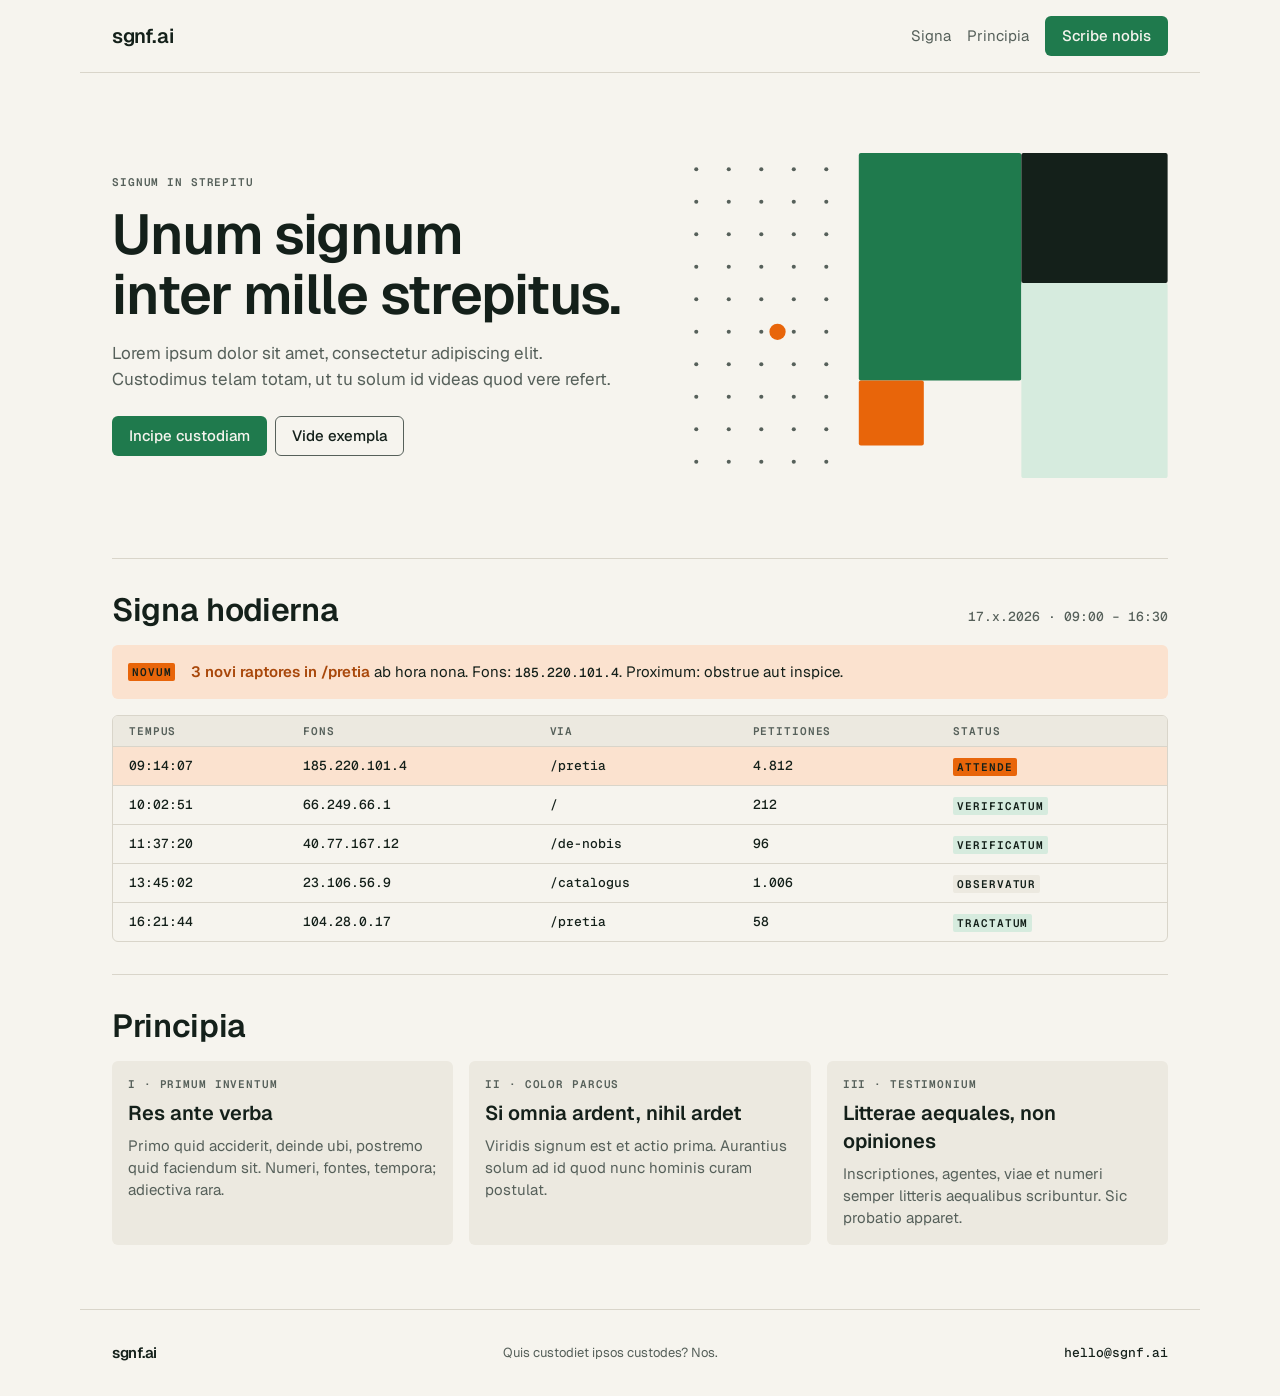
==== public/index.html @ c9c75358 "Initial sgnf.ai showcase page and deploy pipeline Co-Authored-By: Claude Opus 5.5 <noreply@anthropic" ====
<!DOCTYPE html>
<html lang="la">
<head>
<meta charset="UTF-8">
<meta name="viewport" content="width=device-width, initial-scale=1.0">
<title>sgnf.ai</title>
<meta name="description" content="sgnf.ai. Signal in the noise.">
<meta property="og:title" content="sgnf.ai">
<meta property="og:description" content="Signal in the noise.">
<meta property="og:type" content="website">

<link rel="preconnect" href="https://fonts.googleapis.com">
<link rel="preconnect" href="https://fonts.gstatic.com" crossorigin>
<link href="https://fonts.googleapis.com/css2?family=Geist:wght@400;500;600&family=Geist+Mono:wght@500;600&display=swap" rel="stylesheet">

<link rel="stylesheet" href="./style.css">
<link rel="icon" type="image/svg+xml" href="./favicon.svg">
</head>
<body>

<header class="bar">
  <span class="wordmark">sgnf.ai</span>
  <nav class="bar__nav">
    <a href="#signa">Signa</a>
    <a href="#principia">Principia</a>
    <a href="mailto:hello@sgnf.ai" class="btn btn--primary">Scribe nobis</a>
  </nav>
</header>

<main>

<section class="hero">
  <div class="hero__text">
    <p class="label">Signum in strepitu</p>
    <h1 class="display">Unum signum<br>inter mille strepitus.</h1>
    <p class="lede">Lorem ipsum dolor sit amet, consectetur adipiscing elit. Custodimus telam totam, ut tu solum id videas quod vere refert.</p>
    <div class="hero__actions">
      <a href="mailto:hello@sgnf.ai" class="btn btn--primary">Incipe custodiam</a>
      <a href="#signa" class="btn btn--ghost">Vide exempla</a>
    </div>
  </div>
  <svg class="hero__art" viewBox="0 0 480 320" aria-hidden="true">
    <g class="noise" id="noise"></g>
    <circle class="pulse" cx="96" cy="176" r="8"/>
    <rect class="f-signal" x="176" y="0" width="160" height="224" rx="2"/>
    <rect class="f-alert" x="176" y="224" width="64" height="64" rx="2"/>
    <rect class="f-ink" x="336" y="0" width="144" height="128" rx="2"/>
    <rect class="f-tint" x="336" y="128" width="144" height="192" rx="2"/>
  </svg>
</section>

<section id="signa" class="section">
  <div class="section__head">
    <h2 class="h1">Signa hodierna</h2>
    <span class="data muted">17.x.2026 &middot; 09:00 &ndash; 16:30</span>
  </div>

  <div class="banner" role="status">
    <span class="badge badge--alert">Novum</span>
    <p><strong>3 novi raptores in /pretia</strong> ab hora nona. Fons: <span class="data">185.220.101.4</span>. Proximum: obstrue aut inspice.</p>
  </div>

  <div class="table-wrap">
  <table class="table">
    <thead>
      <tr><th>Tempus</th><th>Fons</th><th>Via</th><th>Petitiones</th><th>Status</th></tr>
    </thead>
    <tbody>
      <tr class="row--alert"><td class="data">09:14:07</td><td class="data">185.220.101.4</td><td class="data">/pretia</td><td class="data">4.812</td><td><span class="badge badge--alert">Attende</span></td></tr>
      <tr><td class="data">10:02:51</td><td class="data">66.249.66.1</td><td class="data">/</td><td class="data">212</td><td><span class="badge badge--signal">Verificatum</span></td></tr>
      <tr><td class="data">11:37:20</td><td class="data">40.77.167.12</td><td class="data">/de-nobis</td><td class="data">96</td><td><span class="badge badge--signal">Verificatum</span></td></tr>
      <tr><td class="data">13:45:02</td><td class="data">23.106.56.9</td><td class="data">/catalogus</td><td class="data">1.006</td><td><span class="badge">Observatur</span></td></tr>
      <tr><td class="data">16:21:44</td><td class="data">104.28.0.17</td><td class="data">/pretia</td><td class="data">58</td><td><span class="badge badge--signal">Tractatum</span></td></tr>
    </tbody>
  </table>
  </div>
</section>

<section id="principia" class="section">
  <h2 class="h1">Principia</h2>
  <div class="grid">
    <article class="card">
      <p class="label">I &middot; Primum inventum</p>
      <h3 class="h2">Res ante verba</h3>
      <p>Primo quid acciderit, deinde ubi, postremo quid faciendum sit. Numeri, fontes, tempora; adiectiva rara.</p>
    </article>
    <article class="card">
      <p class="label">II &middot; Color parcus</p>
      <h3 class="h2">Si omnia ardent, nihil ardet</h3>
      <p>Viridis signum est et actio prima. Aurantius solum ad id quod nunc hominis curam postulat.</p>
    </article>
    <article class="card">
      <p class="label">III &middot; Testimonium</p>
      <h3 class="h2">Litterae aequales, non opiniones</h3>
      <p>Inscriptiones, agentes, viae et numeri semper litteris aequalibus scribuntur. Sic probatio apparet.</p>
    </article>
  </div>
</section>

</main>

<footer class="site-footer">
  <span class="wordmark wordmark--sm">sgnf.ai</span>
  <span class="small muted">Quis custodiet ipsos custodes? Nos.</span>
  <a href="mailto:hello@sgnf.ai" class="data">hello@sgnf.ai</a>
</footer>

<script>
  // dot-grid "noise" behind the hero; one dot is replaced by the pulsing alert disc
  (function () {
    var g = document.getElementById('noise'), ns = 'http://www.w3.org/2000/svg';
    for (var x = 16; x <= 160; x += 32) for (var y = 16; y <= 304; y += 32) {
      if (x === 96 && y === 176) continue;
      var c = document.createElementNS(ns, 'circle');
      c.setAttribute('cx', x); c.setAttribute('cy', y); c.setAttribute('r', 2);
      g.appendChild(c);
    }
  })();
</script>
</body>
</html>
---- public/style.css ----
/* sgnf.ai — tokens from the sgnf.ai design system (claude.ai/artifact/GvVPx863APi1HeKpheGAA8) */

*, *::before, *::after { box-sizing: border-box; margin: 0; padding: 0; }

:root {
  --surface-100: #f6f4ee;
  --surface-200: #ece9e0;
  --line: #d9d5ca;
  --ink: #14201a;
  --ink-muted: #56605a;
  --signal: #1f7a4d;
  --signal-tint: #d6ebde;
  --alert: #e8650a;
  --alert-strong: #a8470a;
  --alert-tint: #fbe2cf;

  --font-sans: "Geist", "Inter", system-ui, sans-serif;
  --font-mono: "Geist Mono", "JetBrains Mono", ui-monospace, monospace;

  --space-1: 4px;
  --space-2: 8px;
  --space-4: 16px;
  --space-8: 32px;

  --radius-sm: 2px;
  --radius-md: 6px;
  --radius-lg: 12px;
}

html { -webkit-text-size-adjust: 100%; }

body {
  background: var(--surface-100);
  color: var(--ink);
  font: 400 15px/22px var(--font-sans);
  overflow-x: hidden;
}

a { color: inherit; text-decoration: none; }

/* type scale */
.display   { font-size: clamp(36px, 6vw, 56px); line-height: 1.07; font-weight: 600; letter-spacing: -0.02em; }
.h1        { font-size: 32px; line-height: 38px; font-weight: 600; letter-spacing: -0.01em; }
.h2        { font-size: 20px; line-height: 28px; font-weight: 600; }
.small     { font-size: 13px; line-height: 18px; }
.data      { font: 500 13px/18px var(--font-mono); }
.label     { font: 600 11px/14px var(--font-mono); letter-spacing: 0.08em; text-transform: uppercase; color: var(--ink-muted); }
.muted     { color: var(--ink-muted); }
.lede      { font-size: 17px; line-height: 26px; color: var(--ink-muted); max-width: 46ch; }

.wordmark     { font-weight: 600; font-size: 20px; letter-spacing: -0.02em; }
.wordmark--sm { font-size: 15px; }

/* layout */
.bar, main, .site-footer { max-width: 1120px; margin: 0 auto; padding-inline: var(--space-8); }
@media (max-width: 640px) { .bar, main, .site-footer { padding-inline: var(--space-4); } }

.bar {
  display: flex; align-items: center; justify-content: space-between;
  padding-block: var(--space-4);
  border-bottom: 1px solid var(--line);
}
.bar__nav { display: flex; align-items: center; gap: var(--space-4); }
.bar__nav a:not(.btn) { color: var(--ink-muted); }
.bar__nav a:not(.btn):hover { color: var(--ink); }
@media (max-width: 640px) { .bar__nav a:not(.btn) { display: none; } }

.hero {
  display: grid; grid-template-columns: 1.1fr 1fr; gap: var(--space-8); align-items: center;
  padding-block: calc(var(--space-8) * 2.5);
}
.hero__text > * + * { margin-top: var(--space-4); }
.hero__actions { display: flex; gap: var(--space-2); flex-wrap: wrap; padding-top: var(--space-2); }
.hero__art { width: 100%; height: auto; }
@media (max-width: 820px) { .hero { grid-template-columns: 1fr; padding-block: var(--space-8); } }

.noise circle { fill: var(--ink-muted); }
.f-signal { fill: var(--signal); }
.f-alert  { fill: var(--alert); }
.f-ink    { fill: var(--ink); }
.f-tint   { fill: var(--signal-tint); }
.pulse    { fill: var(--alert); transform-origin: 96px 176px; animation: pulse 2.4s ease-in-out infinite; }
@keyframes pulse { 0%, 100% { transform: scale(1); } 50% { transform: scale(1.6); } }
@media (prefers-reduced-motion: reduce) { .pulse { animation: none; } }

.section { padding-block: var(--space-8); border-top: 1px solid var(--line); }
.section > * + * { margin-top: var(--space-4); }
.section__head { display: flex; align-items: baseline; justify-content: space-between; gap: var(--space-4); flex-wrap: wrap; }

/* buttons */
.btn {
  display: inline-flex; align-items: center; gap: var(--space-2);
  padding: var(--space-2) var(--space-4);
  border-radius: var(--radius-md);
  font-weight: 500; font-size: 15px; line-height: 22px;
  border: 1px solid transparent;
}
.btn--primary { background: var(--signal); color: var(--surface-100); }
.btn--primary:hover { background: #19633f; }
.btn--ghost { border-color: var(--ink-muted); color: var(--ink); }
.btn--ghost:hover { background: var(--surface-200); }
.btn:focus-visible { outline: 2px solid var(--ink); outline-offset: 2px; }

/* badges */
.badge {
  display: inline-block; padding: 2px var(--space-1);
  border-radius: var(--radius-sm);
  font: 600 11px/14px var(--font-mono); letter-spacing: 0.08em; text-transform: uppercase;
  background: var(--surface-200); color: var(--ink);
}
.badge--signal { background: var(--signal-tint); }
.badge--alert  { background: var(--alert); }

/* alert banner: the one orange element in view */
.banner {
  display: flex; align-items: center; gap: var(--space-4);
  padding: var(--space-4);
  background: var(--alert-tint);
  border-radius: var(--radius-md);
}
.banner strong { color: var(--alert-strong); font-weight: 600; }

/* table */
.table-wrap { overflow-x: auto; border: 1px solid var(--line); border-radius: var(--radius-md); }
.table { width: 100%; border-collapse: collapse; min-width: 560px; }
.table th {
  text-align: left; background: var(--surface-200);
  font: 600 11px/14px var(--font-mono); letter-spacing: 0.08em; text-transform: uppercase; color: var(--ink-muted);
  padding: var(--space-2) var(--space-4);
}
.table td { padding: var(--space-2) var(--space-4); border-top: 1px solid var(--line); }
.row--alert td { background: var(--alert-tint); }

/* principles */
.grid { display: grid; grid-template-columns: repeat(3, 1fr); gap: var(--space-4); }
@media (max-width: 820px) { .grid { grid-template-columns: 1fr; } }
.card { background: var(--surface-200); border-radius: var(--radius-md); padding: var(--space-4); }
.card > * + * { margin-top: var(--space-2); }
.card p:not(.label) { color: var(--ink-muted); }

.site-footer {
  display: flex; align-items: center; justify-content: space-between; gap: var(--space-4); flex-wrap: wrap;
  padding-block: var(--space-8);
  border-top: 1px solid var(--line);
  margin-top: var(--space-8);
}
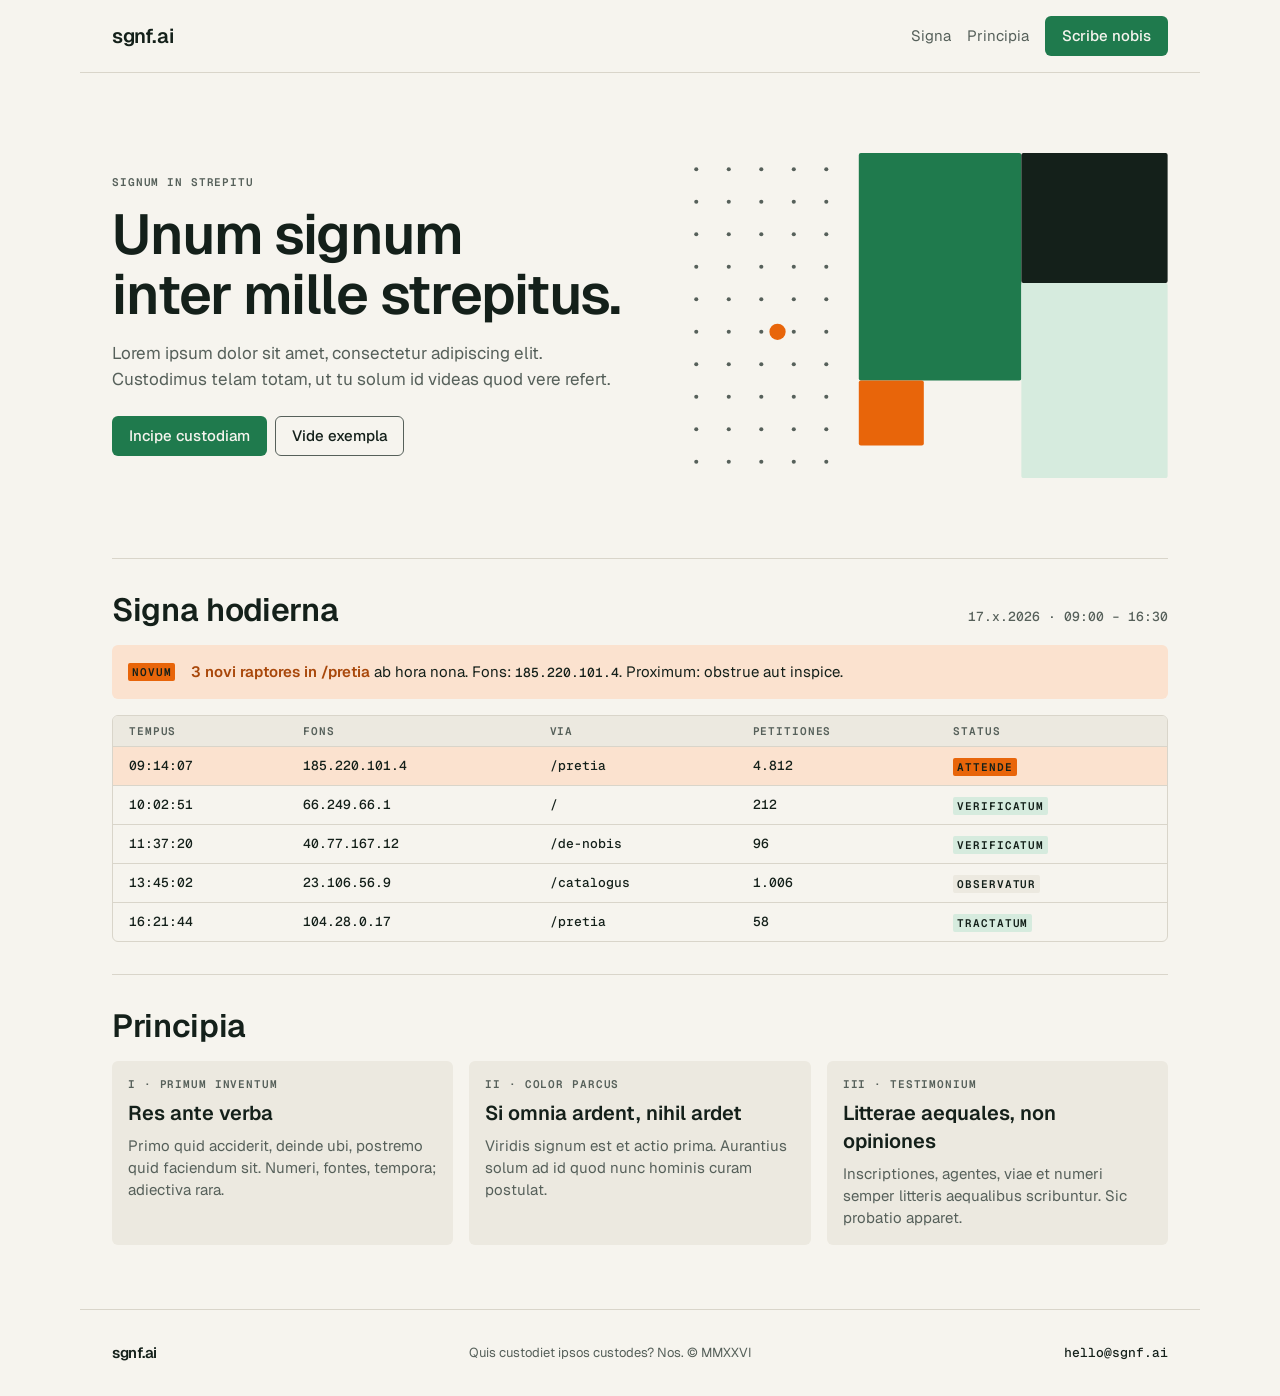
==== commit 2f5d243a: "Add Roman-numeral year to footer (Workers Builds test) Co-Authored-By: Claude Opus 5.5 <noreply@anth" ====
--- a/public/index.html
+++ b/public/index.html
@@ -101,7 +101,7 @@
 
 <footer class="site-footer">
   <span class="wordmark wordmark--sm">sgnf.ai</span>
-  <span class="small muted">Quis custodiet ipsos custodes? Nos.</span>
+  <span class="small muted">Quis custodiet ipsos custodes? Nos. &copy; MMXXVI</span>
   <a href="mailto:hello@sgnf.ai" class="data">hello@sgnf.ai</a>
 </footer>
 
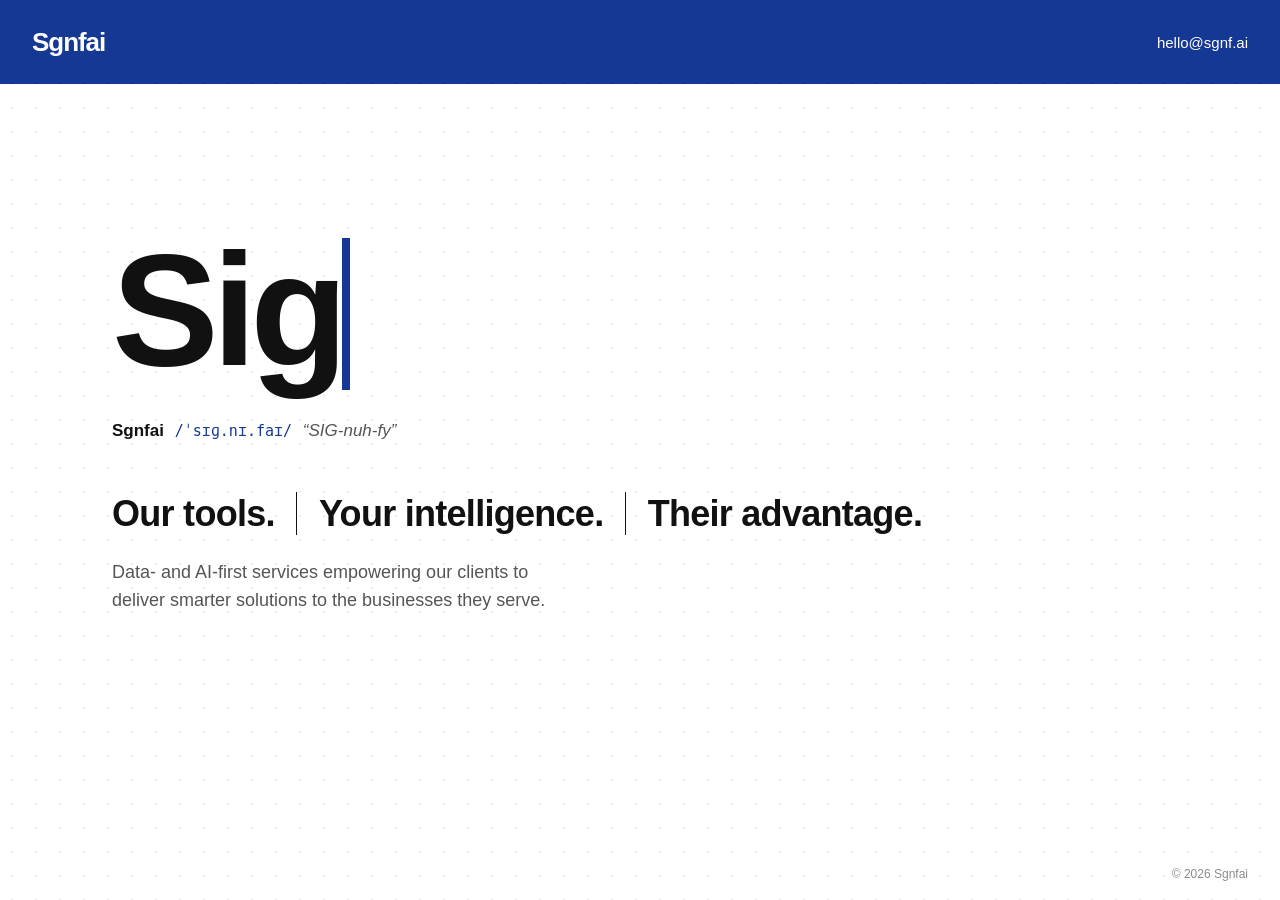
==== commit 7fd0fc6e: "Rework site to the Sgnfai brand direction One-screen page: animated Sgnfai logo (coded typing, dot c" ====
--- a/public/index.html
+++ b/public/index.html
@@ -1,120 +1,120 @@
 <!DOCTYPE html>
-<html lang="la">
+<html lang="en">
 <head>
 <meta charset="UTF-8">
 <meta name="viewport" content="width=device-width, initial-scale=1.0">
-<title>sgnf.ai</title>
-<meta name="description" content="sgnf.ai. Signal in the noise.">
-<meta property="og:title" content="sgnf.ai">
-<meta property="og:description" content="Signal in the noise.">
+<title>Sgnfai</title>
+<meta name="description" content="Data- and AI-first services empowering our clients to deliver smarter solutions to the businesses they serve.">
+<meta property="og:title" content="Sgnfai">
+<meta property="og:description" content="Our tools. Your intelligence. Their advantage.">
 <meta property="og:type" content="website">
-
-<link rel="preconnect" href="https://fonts.googleapis.com">
-<link rel="preconnect" href="https://fonts.gstatic.com" crossorigin>
-<link href="https://fonts.googleapis.com/css2?family=Geist:wght@400;500;600&family=Geist+Mono:wght@500;600&display=swap" rel="stylesheet">
+<meta property="og:url" content="https://sgnf.ai/">
 
 <link rel="stylesheet" href="./style.css">
 <link rel="icon" type="image/svg+xml" href="./favicon.svg">
+<script>document.documentElement.classList.add('js');</script>
 </head>
 <body>
 
-<header class="bar">
-  <span class="wordmark">sgnf.ai</span>
-  <nav class="bar__nav">
-    <a href="#signa">Signa</a>
-    <a href="#principia">Principia</a>
-    <a href="mailto:hello@sgnf.ai" class="btn btn--primary">Scribe nobis</a>
-  </nav>
+<header class="strip">
+  <a href="/" class="strip__logo" aria-label="Sgnfai"><span class="logo__word" aria-hidden="true">Sgnfai</span><span class="logo__cursor" aria-hidden="true"></span></a>
+  <a href="mailto:hello@sgnf.ai">hello@sgnf.ai</a>
 </header>
 
-<main>
-
-<section class="hero">
-  <div class="hero__text">
-    <p class="label">Signum in strepitu</p>
-    <h1 class="display">Unum signum<br>inter mille strepitus.</h1>
-    <p class="lede">Lorem ipsum dolor sit amet, consectetur adipiscing elit. Custodimus telam totam, ut tu solum id videas quod vere refert.</p>
-    <div class="hero__actions">
-      <a href="mailto:hello@sgnf.ai" class="btn btn--primary">Incipe custodiam</a>
-      <a href="#signa" class="btn btn--ghost">Vide exempla</a>
-    </div>
-  </div>
-  <svg class="hero__art" viewBox="0 0 480 320" aria-hidden="true">
-    <g class="noise" id="noise"></g>
-    <circle class="pulse" cx="96" cy="176" r="8"/>
-    <rect class="f-signal" x="176" y="0" width="160" height="224" rx="2"/>
-    <rect class="f-alert" x="176" y="224" width="64" height="64" rx="2"/>
-    <rect class="f-ink" x="336" y="0" width="144" height="128" rx="2"/>
-    <rect class="f-tint" x="336" y="128" width="144" height="192" rx="2"/>
-  </svg>
-</section>
-
-<section id="signa" class="section">
-  <div class="section__head">
-    <h2 class="h1">Signa hodierna</h2>
-    <span class="data muted">17.x.2026 &middot; 09:00 &ndash; 16:30</span>
+<main class="stage">
+  <div class="logo" id="logo" role="img" aria-label="Sgnfai">
+    <span class="logo__word" aria-hidden="true">Sgnfai</span><span class="logo__cursor" aria-hidden="true"></span>
   </div>
 
-  <div class="banner" role="status">
-    <span class="badge badge--alert">Novum</span>
-    <p><strong>3 novi raptores in /pretia</strong> ab hora nona. Fons: <span class="data">185.220.101.4</span>. Proximum: obstrue aut inspice.</p>
+  <div class="reveal" id="reveal">
+    <p class="dict"><b>Sgnfai</b> <span class="dict__ipa">/ˈsɪɡ.nɪ.faɪ/</span> <span class="dict__say">“SIG-nuh-fy”</span></p>
+    <h1 class="tagline">
+      <span>Our tools.</span>
+      <span>Your intelligence.</span>
+      <span>Their advantage.</span>
+    </h1>
+    <p class="lede">Data- and AI-first services empowering our clients to deliver smarter solutions to the businesses they serve.</p>
   </div>
-
-  <div class="table-wrap">
-  <table class="table">
-    <thead>
-      <tr><th>Tempus</th><th>Fons</th><th>Via</th><th>Petitiones</th><th>Status</th></tr>
-    </thead>
-    <tbody>
-      <tr class="row--alert"><td class="data">09:14:07</td><td class="data">185.220.101.4</td><td class="data">/pretia</td><td class="data">4.812</td><td><span class="badge badge--alert">Attende</span></td></tr>
-      <tr><td class="data">10:02:51</td><td class="data">66.249.66.1</td><td class="data">/</td><td class="data">212</td><td><span class="badge badge--signal">Verificatum</span></td></tr>
-      <tr><td class="data">11:37:20</td><td class="data">40.77.167.12</td><td class="data">/de-nobis</td><td class="data">96</td><td><span class="badge badge--signal">Verificatum</span></td></tr>
-      <tr><td class="data">13:45:02</td><td class="data">23.106.56.9</td><td class="data">/catalogus</td><td class="data">1.006</td><td><span class="badge">Observatur</span></td></tr>
-      <tr><td class="data">16:21:44</td><td class="data">104.28.0.17</td><td class="data">/pretia</td><td class="data">58</td><td><span class="badge badge--signal">Tractatum</span></td></tr>
-    </tbody>
-  </table>
-  </div>
-</section>
-
-<section id="principia" class="section">
-  <h2 class="h1">Principia</h2>
-  <div class="grid">
-    <article class="card">
-      <p class="label">I &middot; Primum inventum</p>
-      <h3 class="h2">Res ante verba</h3>
-      <p>Primo quid acciderit, deinde ubi, postremo quid faciendum sit. Numeri, fontes, tempora; adiectiva rara.</p>
-    </article>
-    <article class="card">
-      <p class="label">II &middot; Color parcus</p>
-      <h3 class="h2">Si omnia ardent, nihil ardet</h3>
-      <p>Viridis signum est et actio prima. Aurantius solum ad id quod nunc hominis curam postulat.</p>
-    </article>
-    <article class="card">
-      <p class="label">III &middot; Testimonium</p>
-      <h3 class="h2">Litterae aequales, non opiniones</h3>
-      <p>Inscriptiones, agentes, viae et numeri semper litteris aequalibus scribuntur. Sic probatio apparet.</p>
-    </article>
-  </div>
-</section>
-
 </main>
 
-<footer class="site-footer">
-  <span class="wordmark wordmark--sm">sgnf.ai</span>
-  <span class="small muted">Quis custodiet ipsos custodes? Nos. &copy; MMXXVI</span>
-  <a href="mailto:hello@sgnf.ai" class="data">hello@sgnf.ai</a>
-</footer>
+<p class="copyright">&copy; 2026 Sgnfai</p>
 
 <script>
-  // dot-grid "noise" behind the hero; one dot is replaced by the pulsing alert disc
+  // logo animation: Signify -> Signifai -> Sgnifai -> Sgnfai -> Sgnf.ai -> Sgnfai (the dot comes out last).
+  // Each logo has its own independent animation. Header: only on click. Main: once on load, once per click.
   (function () {
-    var g = document.getElementById('noise'), ns = 'http://www.w3.org/2000/svg';
-    for (var x = 16; x <= 160; x += 32) for (var y = 16; y <= 304; y += 32) {
-      if (x === 96 && y === 176) continue;
-      var c = document.createElementNS(ns, 'circle');
-      c.setAttribute('cx', x); c.setAttribute('cy', y); c.setAttribute('r', 2);
-      g.appendChild(c);
+    var reduced = matchMedia('(prefers-reduced-motion: reduce)').matches;
+
+    function typer(el) {
+      var w = el.querySelector('.logo__word'), c = el.querySelector('.logo__cursor');
+      var s = 'Sgnfai', p = 6, run = 0;
+
+      // each wait belongs to a run; a newer run makes older ones bail out
+      function wait(ms, id) {
+        return new Promise(function (ok, stop) {
+          setTimeout(function () { id === run ? ok() : stop('stale'); }, ms);
+        });
+      }
+
+      function draw() {
+        w.textContent = s;
+        var x = 0;
+        if (w.firstChild && p > 0) {
+          var r = document.createRange();
+          r.setStart(w.firstChild, 0); r.setEnd(w.firstChild, p);
+          x = r.getBoundingClientRect().width;
+        }
+        c.style.left = x + 'px';
+      }
+
+      async function play(id) {
+        async function step(v, q, ms) { s = v; p = q; draw(); await wait(ms, id); }
+        c.style.opacity = 1;
+        await step('', 0, 600);
+        var d = [180, 120, 250, 160, 310, 140, 1000];
+        for (var i = 1; i <= 7; i++) await step('Signify'.slice(0, i), i, d[i - 1]);
+        await step('Signif', 6, 360);
+        await step('Signifa', 7, 200);
+        await step('Signifai', 8, 850);
+        for (i = 7; i >= 2; i--) await step(s, i, [140, 230, 100, 190][i % 4]);
+        await step('Sgnifai', 1, 580);
+        for (i = 2; i <= 4; i++) await step(s, i, [180, 250, 120][i % 3]);
+        await step('Sgnfai', 3, 750);
+        await step(s, 4, 420);
+        await step('Sgnf.ai', 5, 1400);
+        await step('Sgnfai', 4, 600);
+        await step(s, 5, 150);
+        await step(s, 6, 220);
+        c.style.opacity = 0; await wait(300, id);
+        c.style.opacity = 1; await wait(450, id);
+        c.style.opacity = 0;
+      }
+
+      async function start(times) {
+        var id = ++run;
+        try {
+          for (var n = 0; n < times; n++) {
+            if (n) await wait(4000, id);
+            await play(id);
+          }
+        } catch (e) { /* superseded by a newer run */ }
+      }
+
+      window.addEventListener('resize', draw);
+      el.addEventListener('click', function (e) {
+        e.preventDefault();
+        if (!reduced) start(1);
+      });
+      return start;
     }
+
+    var main = typer(document.getElementById('logo'));
+    typer(document.querySelector('.strip__logo'));
+
+    // unfold the text right away: dictionary line, tagline, then description (staggered in CSS)
+    requestAnimationFrame(function () { document.getElementById('reveal').classList.add('is-shown'); });
+
+    if (!reduced) main(1);
   })();
 </script>
 </body>
--- a/public/style.css
+++ b/public/style.css
@@ -1,146 +1,111 @@
-/* sgnf.ai — tokens from the sgnf.ai design system (claude.ai/artifact/GvVPx863APi1HeKpheGAA8) */
+/* Sgnfai: white, near-black, one blue. See ../sgnfai-look-and-feel.md */
 
 *, *::before, *::after { box-sizing: border-box; margin: 0; padding: 0; }
 
 :root {
-  --surface-100: #f6f4ee;
-  --surface-200: #ece9e0;
-  --line: #d9d5ca;
-  --ink: #14201a;
-  --ink-muted: #56605a;
-  --signal: #1f7a4d;
-  --signal-tint: #d6ebde;
-  --alert: #e8650a;
-  --alert-strong: #a8470a;
-  --alert-tint: #fbe2cf;
+  --white: #ffffff;
+  --ink: #111111;
+  --ink-muted: #555555;
+  --grid: #ececec;
+  --blue: #153894; /* sampled from the Discography sleeve band (Wikipedia scan, median of band pixels) */
 
-  --font-sans: "Geist", "Inter", system-ui, sans-serif;
-  --font-mono: "Geist Mono", "JetBrains Mono", ui-monospace, monospace;
-
-  --space-1: 4px;
-  --space-2: 8px;
-  --space-4: 16px;
-  --space-8: 32px;
-
-  --radius-sm: 2px;
-  --radius-md: 6px;
-  --radius-lg: 12px;
+  --font-sans: "Helvetica Neue", Helvetica, Arial, system-ui, sans-serif;
+  --font-mono: ui-monospace, "SF Mono", Menlo, Consolas, monospace;
 }
 
+html, body { height: 100%; }
 html { -webkit-text-size-adjust: 100%; }
 
 body {
-  background: var(--surface-100);
+  display: flex; flex-direction: column;
+  background-color: var(--white);
+  /* faint data grid */
+  background-image: radial-gradient(var(--grid) 1px, transparent 1.2px);
+  background-size: 24px 24px;
   color: var(--ink);
-  font: 400 15px/22px var(--font-sans);
-  overflow-x: hidden;
+  font: 400 17px/1.55 var(--font-sans);
 }
 
 a { color: inherit; text-decoration: none; }
+:focus-visible { outline: 2px solid var(--blue); outline-offset: 4px; }
 
-/* type scale */
-.display   { font-size: clamp(36px, 6vw, 56px); line-height: 1.07; font-weight: 600; letter-spacing: -0.02em; }
-.h1        { font-size: 32px; line-height: 38px; font-weight: 600; letter-spacing: -0.01em; }
-.h2        { font-size: 20px; line-height: 28px; font-weight: 600; }
-.small     { font-size: 13px; line-height: 18px; }
-.data      { font: 500 13px/18px var(--font-mono); }
-.label     { font: 600 11px/14px var(--font-mono); letter-spacing: 0.08em; text-transform: uppercase; color: var(--ink-muted); }
-.muted     { color: var(--ink-muted); }
-.lede      { font-size: 17px; line-height: 26px; color: var(--ink-muted); max-width: 46ch; }
+/* free space split 1:3 so the content sits a quarter of the way down */
+.stage {
+  flex: 1;
+  display: flex; flex-direction: column;
+  width: 100%; max-width: 1120px; margin: 0 auto;
+  padding: 64px 32px;
+}
+@media (max-width: 640px) { .stage { padding: 48px 16px; } }
+.stage::before { content: ""; flex: 1; }
+.stage::after  { content: ""; flex: 3; }
 
-.wordmark     { font-weight: 600; font-size: 20px; letter-spacing: -0.02em; }
-.wordmark--sm { font-size: 15px; }
+.logo {
+  position: relative; align-self: flex-start;
+  font-size: clamp(64px, 13vw, 160px); line-height: 1.1; height: 1.1em;
+  font-weight: 700; letter-spacing: -0.04em;
+  cursor: pointer;
+}
+.logo__word { white-space: pre; }
+.logo__cursor {
+  position: absolute; top: 0.1em; left: 100%;
+  width: 0.05em; min-width: 3px; height: 0.95em;
+  background: var(--blue); opacity: 0;
+}
 
-/* layout */
-.bar, main, .site-footer { max-width: 1120px; margin: 0 auto; padding-inline: var(--space-8); }
-@media (max-width: 640px) { .bar, main, .site-footer { padding-inline: var(--space-4); } }
+.reveal { margin-top: 20px; }
 
-.bar {
-  display: flex; align-items: center; justify-content: space-between;
-  padding-block: var(--space-4);
-  border-bottom: 1px solid var(--line);
+/* dictionary entry under the logo */
+.dict { font-size: 17px; color: var(--ink-muted); margin-bottom: 48px; }
+.dict b { color: var(--ink); font-weight: 700; }
+.dict__ipa { font-family: var(--font-mono); font-size: 15px; color: var(--blue); margin-inline: 0.4em; }
+.dict__say { font-style: italic; display: inline-block; white-space: nowrap; }
+@media (max-width: 480px) { .dict { font-size: 15px; } .dict__ipa { font-size: 14px; } }
+/* text unfolds while the logo types: dictionary line, tagline, description, a third of a second apart */
+.js .reveal > * { opacity: 0; transform: translateY(8px); transition: opacity 0.9s ease, transform 0.9s ease; }
+.js .reveal.is-shown > * { opacity: 1; transform: none; }
+.js .reveal.is-shown > :nth-child(1) { transition-delay: 0.33s; }
+.js .reveal.is-shown > :nth-child(2) { transition-delay: 0.67s; }
+.js .reveal.is-shown > :nth-child(3) { transition-delay: 1s; }
+@media (prefers-reduced-motion: reduce) { .js .reveal > * { transition: none; transform: none; } }
+
+/* tagline on one line, thin vertical rules between the three parts */
+.tagline {
+  display: flex; flex-wrap: wrap;
+  font-size: clamp(20px, 2.9vw, 36px); line-height: 1.2; font-weight: 700; letter-spacing: -0.02em;
 }
-.bar__nav { display: flex; align-items: center; gap: var(--space-4); }
-.bar__nav a:not(.btn) { color: var(--ink-muted); }
-.bar__nav a:not(.btn):hover { color: var(--ink); }
-@media (max-width: 640px) { .bar__nav a:not(.btn) { display: none; } }
+.tagline span { white-space: nowrap; padding-inline: 0.6em; border-left: 1px solid var(--ink); }
+.tagline span:first-child { padding-left: 0; border-left: 0; }
+.tagline span:last-child { padding-right: 0; }
+/* too narrow for one line: stack, keeping the rule on the left of each part */
+@media (max-width: 560px) {
+  .tagline { flex-direction: column; gap: 6px; }
+  .tagline span, .tagline span:first-child { padding: 0 0 0 12px; border-left: 1px solid var(--ink); }
+}
 
-.hero {
-  display: grid; grid-template-columns: 1.1fr 1fr; gap: var(--space-8); align-items: center;
-  padding-block: calc(var(--space-8) * 2.5);
+.lede { margin-top: 24px; max-width: 46ch; color: var(--ink-muted); font-size: 18px; }
+
+
+/* blue top bar */
+.strip a:hover { text-decoration: underline; text-underline-offset: 3px; }
+.strip {
+  display: flex; justify-content: space-between; align-items: center; gap: 16px;
+  padding: 29px 32px;
+  background: var(--blue); color: var(--white);
+  font: 500 15px/1 var(--font-sans);
 }
-.hero__text > * + * { margin-top: var(--space-4); }
-.hero__actions { display: flex; gap: var(--space-2); flex-wrap: wrap; padding-top: var(--space-2); }
-.hero__art { width: 100%; height: auto; }
-@media (max-width: 820px) { .hero { grid-template-columns: 1fr; padding-block: var(--space-8); } }
+/* same face as the animated logo, smaller */
+.strip__logo {
+  position: relative; display: inline-block; height: 1em;
+  font-size: 26px; font-weight: 700; letter-spacing: -0.04em; line-height: 1;
+}
+.strip__logo .logo__cursor { top: 0; height: 1em; background: var(--white); } /* white cursor on the blue bar */
+.strip .strip__logo:hover { text-decoration: none; }
+@media (max-width: 640px) { .strip { padding-inline: 16px; } }
 
-.noise circle { fill: var(--ink-muted); }
-.f-signal { fill: var(--signal); }
-.f-alert  { fill: var(--alert); }
-.f-ink    { fill: var(--ink); }
-.f-tint   { fill: var(--signal-tint); }
-.pulse    { fill: var(--alert); transform-origin: 96px 176px; animation: pulse 2.4s ease-in-out infinite; }
-@keyframes pulse { 0%, 100% { transform: scale(1); } 50% { transform: scale(1.6); } }
-@media (prefers-reduced-motion: reduce) { .pulse { animation: none; } }
-
-.section { padding-block: var(--space-8); border-top: 1px solid var(--line); }
-.section > * + * { margin-top: var(--space-4); }
-.section__head { display: flex; align-items: baseline; justify-content: space-between; gap: var(--space-4); flex-wrap: wrap; }
-
-/* buttons */
-.btn {
-  display: inline-flex; align-items: center; gap: var(--space-2);
-  padding: var(--space-2) var(--space-4);
-  border-radius: var(--radius-md);
-  font-weight: 500; font-size: 15px; line-height: 22px;
-  border: 1px solid transparent;
+/* copyright pinned to the bottom-right corner of the screen */
+.copyright {
+  position: fixed; right: 32px; bottom: 16px;
+  font-size: 12px; color: #8a8a8a;
 }
-.btn--primary { background: var(--signal); color: var(--surface-100); }
-.btn--primary:hover { background: #19633f; }
-.btn--ghost { border-color: var(--ink-muted); color: var(--ink); }
-.btn--ghost:hover { background: var(--surface-200); }
-.btn:focus-visible { outline: 2px solid var(--ink); outline-offset: 2px; }
-
-/* badges */
-.badge {
-  display: inline-block; padding: 2px var(--space-1);
-  border-radius: var(--radius-sm);
-  font: 600 11px/14px var(--font-mono); letter-spacing: 0.08em; text-transform: uppercase;
-  background: var(--surface-200); color: var(--ink);
-}
-.badge--signal { background: var(--signal-tint); }
-.badge--alert  { background: var(--alert); }
-
-/* alert banner: the one orange element in view */
-.banner {
-  display: flex; align-items: center; gap: var(--space-4);
-  padding: var(--space-4);
-  background: var(--alert-tint);
-  border-radius: var(--radius-md);
-}
-.banner strong { color: var(--alert-strong); font-weight: 600; }
-
-/* table */
-.table-wrap { overflow-x: auto; border: 1px solid var(--line); border-radius: var(--radius-md); }
-.table { width: 100%; border-collapse: collapse; min-width: 560px; }
-.table th {
-  text-align: left; background: var(--surface-200);
-  font: 600 11px/14px var(--font-mono); letter-spacing: 0.08em; text-transform: uppercase; color: var(--ink-muted);
-  padding: var(--space-2) var(--space-4);
-}
-.table td { padding: var(--space-2) var(--space-4); border-top: 1px solid var(--line); }
-.row--alert td { background: var(--alert-tint); }
-
-/* principles */
-.grid { display: grid; grid-template-columns: repeat(3, 1fr); gap: var(--space-4); }
-@media (max-width: 820px) { .grid { grid-template-columns: 1fr; } }
-.card { background: var(--surface-200); border-radius: var(--radius-md); padding: var(--space-4); }
-.card > * + * { margin-top: var(--space-2); }
-.card p:not(.label) { color: var(--ink-muted); }
-
-.site-footer {
-  display: flex; align-items: center; justify-content: space-between; gap: var(--space-4); flex-wrap: wrap;
-  padding-block: var(--space-8);
-  border-top: 1px solid var(--line);
-  margin-top: var(--space-8);
-}
+@media (max-width: 640px) { .copyright { right: 16px; bottom: 12px; } }
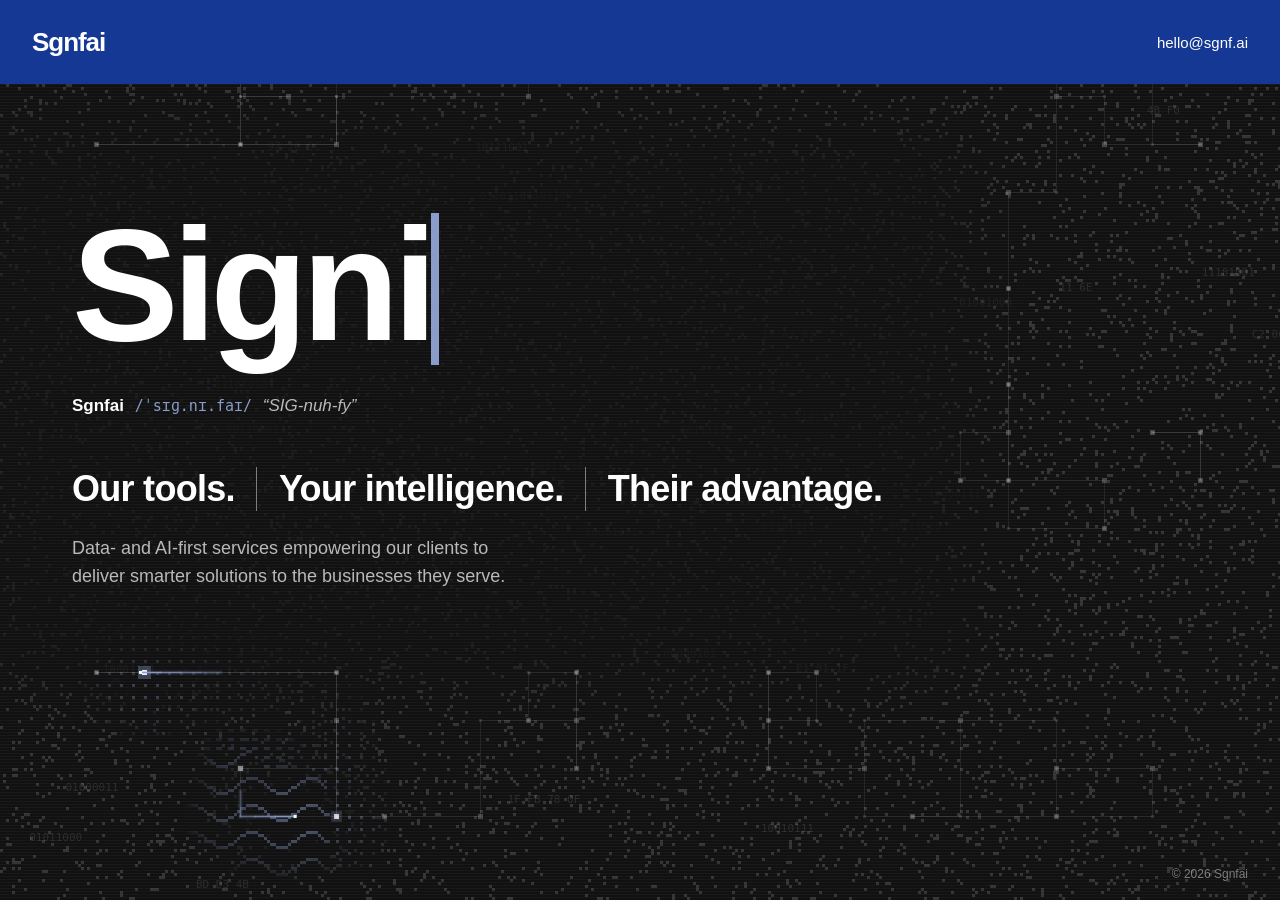
==== commit 6ec6ce39: "Add signal-from-noise animated background (dark theme) Canvas component: flickering pixel noise, sca" ====
--- a/public/index.html
+++ b/public/index.html
@@ -15,6 +15,7 @@
 <script>document.documentElement.classList.add('js');</script>
 </head>
 <body>
+<script src="./signal-bg.js"></script>
 
 <header class="strip">
   <a href="/" class="strip__logo" aria-label="Sgnfai"><span class="logo__word" aria-hidden="true">Sgnfai</span><span class="logo__cursor" aria-hidden="true"></span></a>
--- a/public/style.css
+++ b/public/style.css
@@ -8,6 +8,7 @@
   --ink-muted: #555555;
   --grid: #ececec;
   --blue: #153894; /* sampled from the Discography sleeve band (Wikipedia scan, median of band pixels) */
+  --blue-glow: color-mix(in srgb, var(--blue), var(--white)); /* derived: blue lifted for dark backgrounds */
 
   --font-sans: "Helvetica Neue", Helvetica, Arial, system-ui, sans-serif;
   --font-mono: ui-monospace, "SF Mono", Menlo, Consolas, monospace;
@@ -29,16 +30,17 @@
 a { color: inherit; text-decoration: none; }
 :focus-visible { outline: 2px solid var(--blue); outline-offset: 4px; }
 
-/* free space split 1:3 so the content sits a quarter of the way down */
+/* free space split 1:5 so the content sits high; on wide screens the left inset is
+   half what centring a 1120px column would give, so the content leans left */
 .stage {
   flex: 1;
   display: flex; flex-direction: column;
-  width: 100%; max-width: 1120px; margin: 0 auto;
   padding: 64px 32px;
+  padding-left: max(32px, calc((100vw - 1120px) / 4 + 32px));
 }
 @media (max-width: 640px) { .stage { padding: 48px 16px; } }
 .stage::before { content: ""; flex: 1; }
-.stage::after  { content: ""; flex: 3; }
+.stage::after  { content: ""; flex: 5; }
 
 .logo {
   position: relative; align-self: flex-start;
@@ -109,3 +111,18 @@
   font-size: 12px; color: #8a8a8a;
 }
 @media (max-width: 640px) { .copyright { right: 16px; bottom: 12px; } }
+
+/* animated background (signal-bg.js): canvas sits at z-index 0, page content above it */
+.signal-bg-on body { background-image: none; }
+.signal-bg-on .strip, .signal-bg-on .stage { position: relative; z-index: 1; }
+.signal-bg-on .copyright { z-index: 1; }
+
+/* dark theme: brand near-black field, white type, blue lifted so it reads on dark */
+.signal-bg--dark body { background-color: var(--ink); color: var(--white); }
+.signal-bg--dark .dict, .signal-bg--dark .lede { color: rgba(255, 255, 255, 0.7); }
+.signal-bg--dark .dict b { color: var(--white); }
+.signal-bg--dark .dict__ipa { color: var(--blue-glow); }
+.signal-bg--dark .tagline span { border-color: rgba(255, 255, 255, 0.45); }
+.signal-bg--dark .logo .logo__cursor { background: var(--blue-glow); }
+.signal-bg--dark .copyright { color: rgba(255, 255, 255, 0.45); }
+.signal-bg--dark :focus-visible { outline-color: var(--blue-glow); }
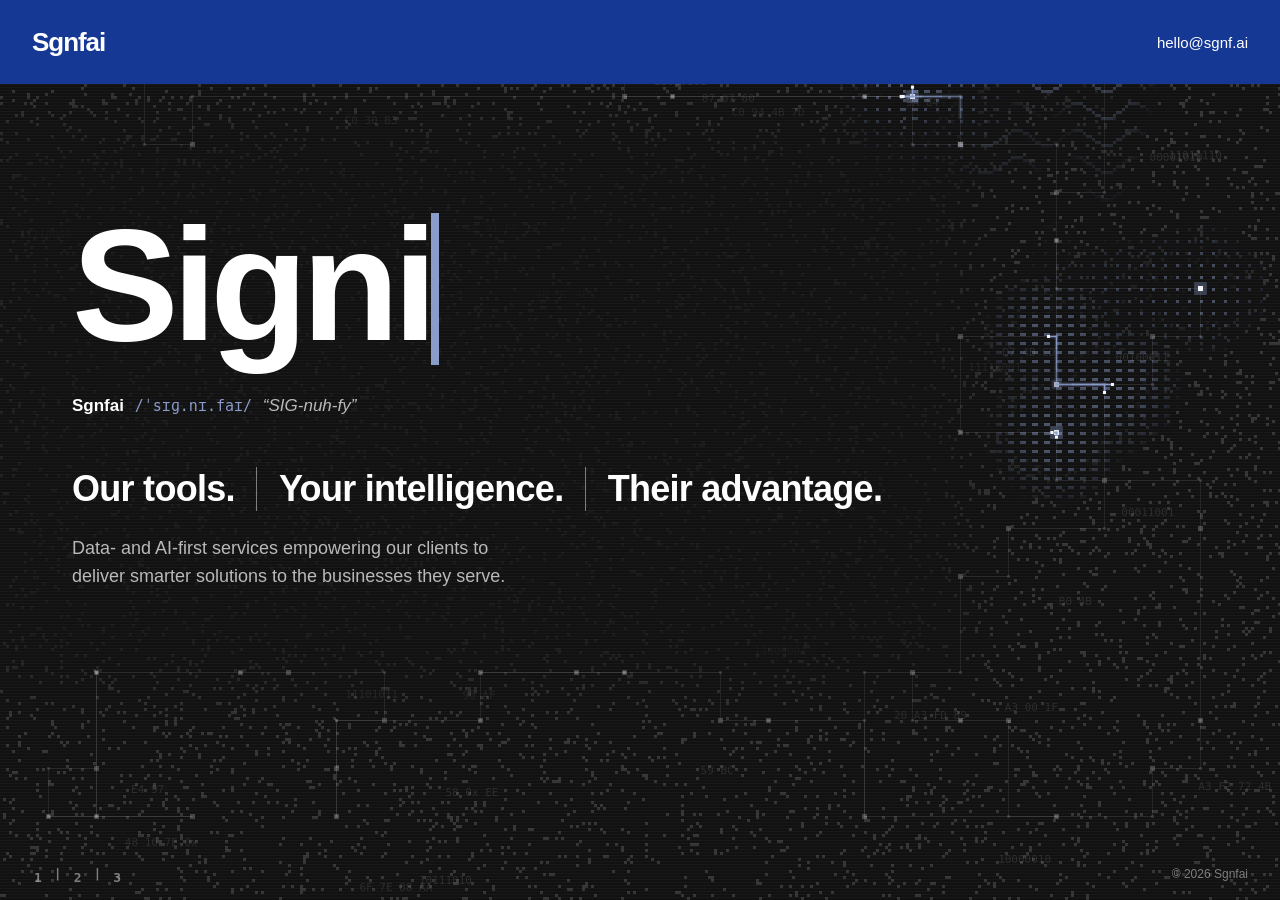
==== commit 8f098a1d: "Add three look-and-feel prototypes at /1/, /2/, /3/ Linked from a 1 | 2 | 3 switcher in the footer. " ====
--- a/public/index.html
+++ b/public/index.html
@@ -38,6 +38,7 @@
   </div>
 </main>
 
+<nav class="protos" aria-label="Prototypes"><a href="/1/">1</a><span>|</span><a href="/2/">2</a><span>|</span><a href="/3/">3</a></nav>
 <p class="copyright">&copy; 2026 Sgnfai</p>
 
 <script>
--- a/public/style.css
+++ b/public/style.css
@@ -112,6 +112,17 @@
 }
 @media (max-width: 640px) { .copyright { right: 16px; bottom: 12px; } }
 
+/* look-and-feel prototype switcher, bottom-left (/1/, /2/, /3/) */
+.protos {
+  position: fixed; left: 32px; bottom: 12px; z-index: 1;
+  display: flex; gap: 10px; font: 600 13px/1 var(--font-mono); color: #8a8a8a;
+}
+.protos a { padding: 4px 2px; }
+.protos a:hover { color: var(--ink); }
+.signal-bg--dark .protos { color: rgba(255, 255, 255, 0.45); }
+.signal-bg--dark .protos a:hover { color: var(--white); }
+@media (max-width: 640px) { .protos { left: 16px; bottom: 8px; } }
+
 /* animated background (signal-bg.js): canvas sits at z-index 0, page content above it */
 .signal-bg-on body { background-image: none; }
 .signal-bg-on .strip, .signal-bg-on .stage { position: relative; z-index: 1; }
